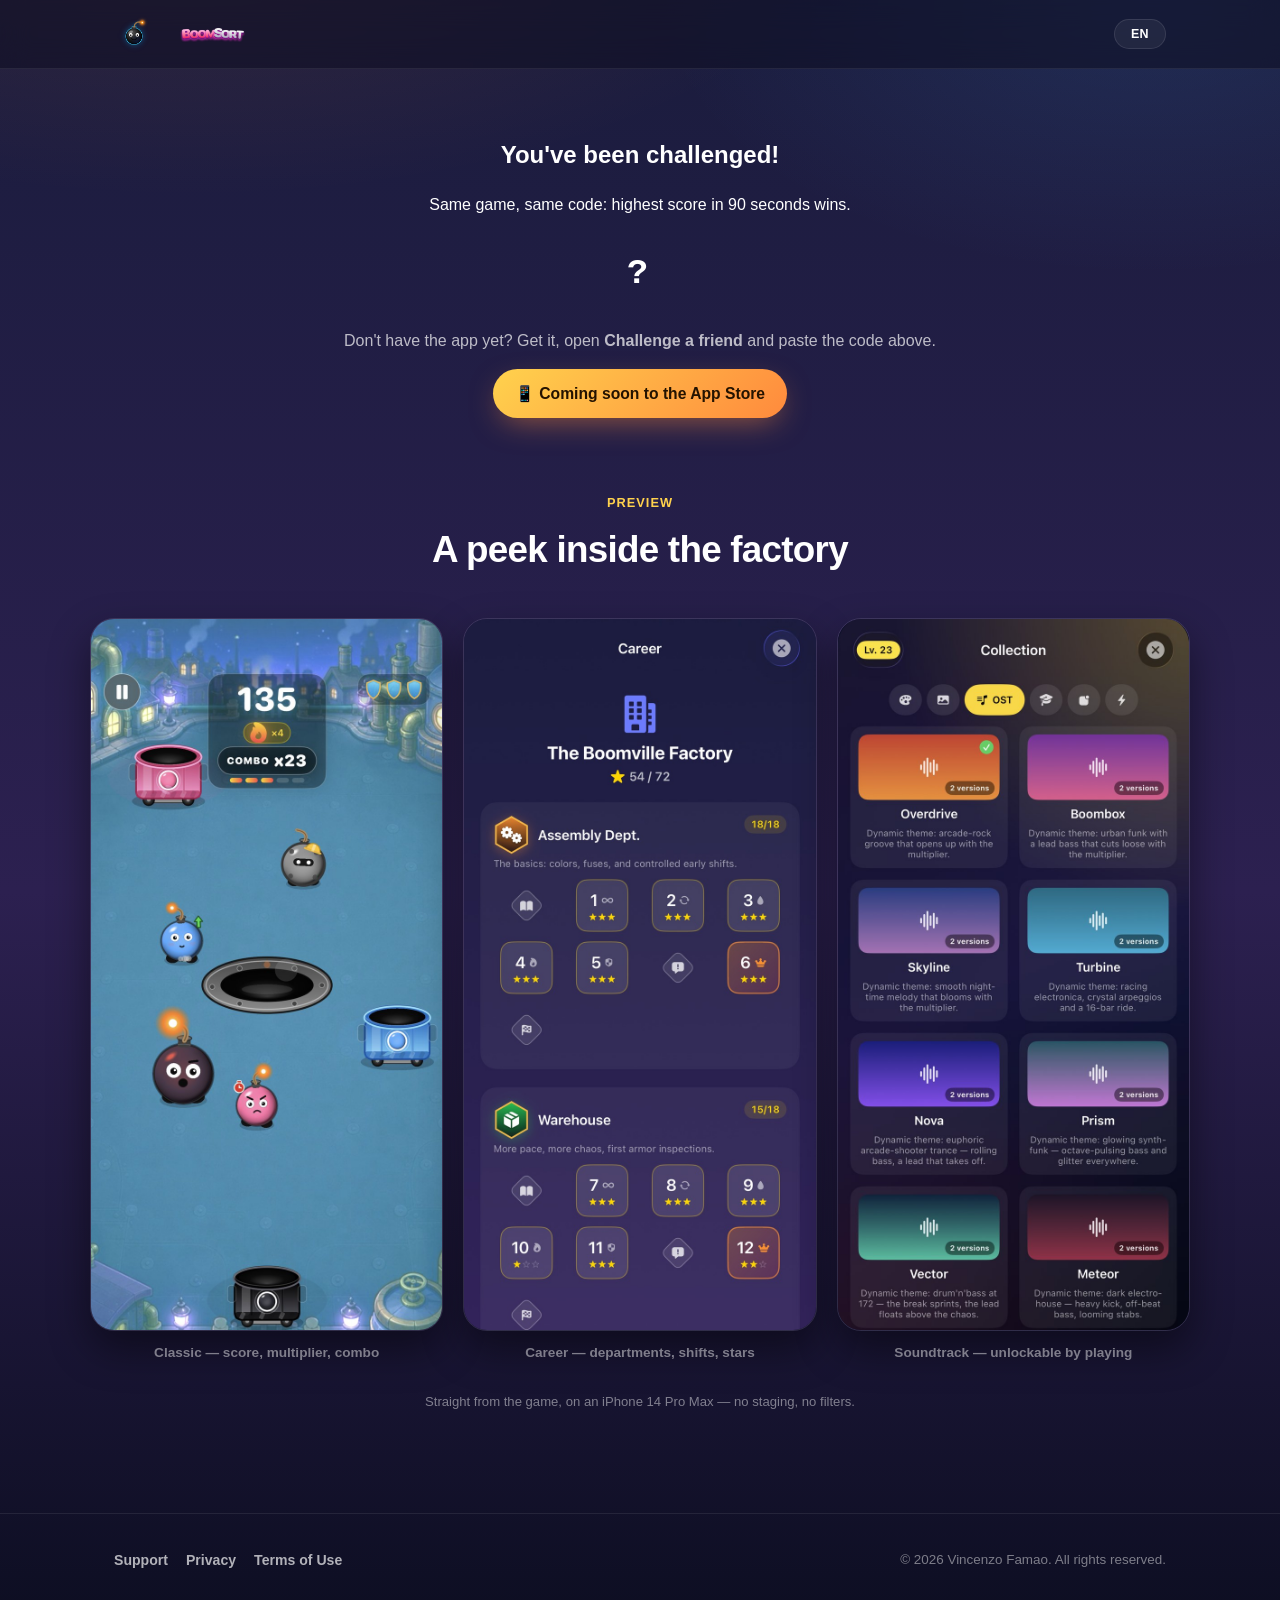
==== sfida/index.html @ 7483ce57 "Sito BoomSort Tolte dal README le sezioni su come pubblicare, collegare e configurare il dominio: re" ====
<!doctype html>
<html lang="en" data-lang="en">
<head>
<meta charset="utf-8">
<meta name="viewport" content="width=device-width, initial-scale=1">
<meta name="theme-color" content="#1a1c3d">
<title>BoomSort — Challenge a friend</title>
<meta name="description" content="You've been challenged to BoomSort: same game, same seed, highest score wins.">
<link rel="icon" type="image/png" href="../assets/favicon.png">
<link rel="apple-touch-icon" href="../assets/apple-touch-icon.png">
<meta property="og:type" content="website">
<meta property="og:title" content="You've been challenged to BoomSort">
<meta property="og:description" content="Same game, same seed. Let's see who scores more.">
<meta property="og:image" content="../assets/social.png">
<meta name="twitter:card" content="summary_large_image">
<link rel="stylesheet" href="../styles.css">
<script>
  // Applicata qui, in testa, prima che il resto della pagina si disegni:
  // e' l'unico modo per non far balenare un attimo l'inglese di serie
  // prima di correggerlo nella lingua giusta. Il resto della logica
  // (cambio manuale, tendina) vive nello script in fondo, insieme al
  // resto del markup che gli serve.
  (function () {
    var SUPPORTATE = ['it', 'en', 'fr', 'es', 'de', 'ja', 'pt'];
    var CHIAVE = 'boomsort-sfida-lang';

    function rileva() {
      // 1) il link stesso, se chi l'ha condiviso aveva l'app in una
      //    lingua nota — e' il segnale piu' preciso che abbiamo.
      var dalLink = new URLSearchParams(location.search).get('hl');
      if (dalLink && SUPPORTATE.indexOf(dalLink) !== -1) return dalLink;

      // 2) una scelta fatta a mano in una visita precedente su questa
      //    stessa pagina (vedi la tendina in fondo).
      var salvata = null;
      try { salvata = localStorage.getItem(CHIAVE); } catch (e) {}
      if (salvata && SUPPORTATE.indexOf(salvata) !== -1) return salvata;

      // 3) la lingua del browser di chi legge, per chi arriva senza link
      //    (o con un link vecchio, condiviso prima di questa modifica).
      var base = (navigator.language || 'en').toLowerCase().split('-')[0];
      if (base === 'pt') return 'pt';
      if (SUPPORTATE.indexOf(base) !== -1) return base;

      return 'en';
    }

    document.documentElement.setAttribute('data-lang', rileva());
  })();
</script>
</head>
<body>

<nav class="nav">
  <div class="wrap">
    <a class="brand" href="../index.html">
      <img class="brand-icon" src="../assets/bomba.png" alt="" aria-hidden="true">
      <img class="brand-word" src="../assets/wordmark.png" alt="BoomSort">
    </a>
    <div class="lang-switch" id="langSwitch">
      <button class="lang-current" id="langCurrent" type="button" aria-haspopup="true" aria-expanded="false">EN</button>
      <div class="lang-options" id="langOptions" hidden>
        <button class="lang-option" type="button" data-lang="it">IT</button>
        <button class="lang-option" type="button" data-lang="en">EN</button>
        <button class="lang-option" type="button" data-lang="fr">FR</button>
        <button class="lang-option" type="button" data-lang="es">ES</button>
        <button class="lang-option" type="button" data-lang="de">DE</button>
        <button class="lang-option" type="button" data-lang="ja">JA</button>
        <button class="lang-option" type="button" data-lang="pt">PT</button>
      </div>
    </div>
  </div>
</nav>

<section class="wrap" style="padding:48px 0;text-align:center">
  <h1>
    <span class="it">Ti hanno sfidato!</span>
    <span class="en">You've been challenged!</span>
    <span class="fr">On t'a défié !</span>
    <span class="es">¡Te han desafiado!</span>
    <span class="de">Du hast eine Challenge bekommen!</span>
    <span class="ja">挑戦を受けました！</span>
    <span class="pt">Você foi desafiado!</span>
  </h1>

  <p>
    <span class="it">Stessa partita, stesso codice: vince chi fa più punti in 90 secondi.</span>
    <span class="en">Same game, same code: highest score in 90 seconds wins.</span>
    <span class="fr">Même partie, même code : le meilleur score en 90&nbsp;secondes gagne.</span>
    <span class="es">Misma partida, mismo código: gana quien haga más puntos en 90&nbsp;segundos.</span>
    <span class="de">Gleiches Spiel, gleicher Code: Wer in 90&nbsp;Sekunden die meisten Punkte macht, gewinnt.</span>
    <span class="ja">同じゲーム、同じコード。90秒でより高いスコアを出した方が勝ち。</span>
    <span class="pt">Mesmo jogo, mesmo código: vence quem fizer mais pontos em 90&nbsp;segundos.</span>
  </p>

  <!-- Il codice, in chiaro e selezionabile: è il ripiego che funziona sempre,
       anche a chi legge questa pagina da un computer o da un Android. -->
  <p style="font-size:2.2rem;font-weight:800;letter-spacing:.14em;margin:28px 0">
    <code id="codice">—</code>
  </p>

  <p>
    <a class="btn" id="apri" href="#">
      <span class="it">Apri in BoomSort</span>
      <span class="en">Open in BoomSort</span>
      <span class="fr">Ouvrir dans BoomSort</span>
      <span class="es">Abrir en BoomSort</span>
      <span class="de">In BoomSort öffnen</span>
      <span class="ja">BoomSortで開く</span>
      <span class="pt">Abrir no BoomSort</span>
    </a>
  </p>

  <p style="opacity:.7">
    <span class="it">Non hai ancora l'app? Scaricala, apri <strong>Sfida amico</strong> e incolla il codice qui sopra.</span>
    <span class="en">Don't have the app yet? Get it, open <strong>Challenge a friend</strong> and paste the code above.</span>
    <span class="fr">Tu n'as pas encore l'appli&nbsp;? Télécharge-la, ouvre <strong>Défier un ami</strong> et colle le code ci-dessus.</span>
    <span class="es">¿Aún no tienes la app? Descárgala, abre <strong>Desafiar a un amigo</strong> y pega el código de arriba.</span>
    <span class="de">Du hast die App noch nicht? Lade sie herunter, öffne <strong>Freund herausfordern</strong> und füge den Code oben ein.</span>
    <span class="ja">アプリをまだ持っていない？ダウンロードして<strong>チャレンジ</strong>を開き、上のコードを貼り付けてね。</span>
    <span class="pt">Ainda não tem o app? Baixe, abra <strong>Desafiar amigo</strong> e cole o código acima.</span>
  </p>

  <!-- Il giorno del lancio: href="https://apps.apple.com/app/id6788836304"
       e le etichette tornano quelle di "Download on the App Store" nelle
       varie lingue — stesso trattamento del pulsante in ../index.html,
       stesso motivo: finche' la scheda non esiste il link darebbe un 404,
       e questa e' proprio la pagina che deve convincere chi non ha ancora
       l'app a scaricarla. -->
  <p style="margin-top:8px">
    <a class="btn btn-primary" href="#" onclick="return false;">
      <span class="it">📱 Presto su App Store</span>
      <span class="en">📱 Coming soon to the App Store</span>
      <span class="fr">📱 Bientôt sur l'App Store</span>
      <span class="es">📱 Próximamente en App Store</span>
      <span class="de">📱 Bald im App Store</span>
      <span class="ja">📱 App Storeで近日公開</span>
      <span class="pt">📱 Em breve na App Store</span>
    </a>
  </p>
</section>

<!-- Per chi arriva qui senza l'app: un assaggio del gioco vero, non solo
     parole. Stessi tre screenshot della home, stessa cornice — così chi
     non ha ancora BoomSort vede subito di cosa si tratta prima di
     decidere se scaricarlo. -->
<section class="wrap" style="padding:8px 0 48px">
  <div class="section-head">
    <span class="kicker it">Anteprima</span>
    <span class="kicker en">Preview</span>
    <span class="kicker fr">Aperçu</span>
    <span class="kicker es">Vista previa</span>
    <span class="kicker de">Vorschau</span>
    <span class="kicker ja">プレビュー</span>
    <span class="kicker pt">Prévia</span>
    <h2>
      <span class="it">Uno sguardo alla fabbrica</span>
      <span class="en">A peek inside the factory</span>
      <span class="fr">Un aperçu de l'usine</span>
      <span class="es">Un vistazo a la fábrica</span>
      <span class="de">Ein Blick in die Fabrik</span>
      <span class="ja">工場をちょっとのぞいてみよう</span>
      <span class="pt">Uma espiada na fábrica</span>
    </h2>
  </div>
  <div class="mockups">
    <figure>
      <img class="mockup-shot" src="../assets/screenshot-classica.jpg"
           alt="BoomSort gameplay: varied bombs mid-sort, score, multiplier and combo on screen"
           width="780" height="1576">
      <figcaption class="mockup-caption it">Classica — punteggio, moltiplicatore, combo</figcaption>
      <figcaption class="mockup-caption en">Classic — score, multiplier, combo</figcaption>
      <figcaption class="mockup-caption fr">Classique — score, multiplicateur, combo</figcaption>
      <figcaption class="mockup-caption es">Clásico — puntuación, multiplicador, combo</figcaption>
      <figcaption class="mockup-caption de">Classic — Punktzahl, Multiplikator, Combo</figcaption>
      <figcaption class="mockup-caption ja">クラシック — スコア、倍率、コンボ</figcaption>
      <figcaption class="mockup-caption pt">Clássico — pontuação, multiplicador, combo</figcaption>
    </figure>
    <figure>
      <img class="mockup-shot" src="../assets/screenshot-carriera.jpg"
           alt="Career mode: the Boomville Factory map, Assembly Dept. complete and Warehouse underway"
           width="780" height="1576">
      <figcaption class="mockup-caption it">Carriera — reparti, turni, stelle</figcaption>
      <figcaption class="mockup-caption en">Career — departments, shifts, stars</figcaption>
      <figcaption class="mockup-caption fr">Carrière — départements, tours, étoiles</figcaption>
      <figcaption class="mockup-caption es">Carrera — departamentos, turnos, estrellas</figcaption>
      <figcaption class="mockup-caption de">Karriere — Abteilungen, Schichten, Sterne</figcaption>
      <figcaption class="mockup-caption ja">キャリア — 部門、シフト、スター</figcaption>
      <figcaption class="mockup-caption pt">Carreira — departamentos, turnos, estrelas</figcaption>
    </figure>
    <figure>
      <img class="mockup-shot" src="../assets/screenshot-ost.jpg"
           alt="The OST collection: eight dynamic soundtrack themes, unlocked by playing"
           width="780" height="1576">
      <figcaption class="mockup-caption it">Colonna sonora — sbloccabile giocando</figcaption>
      <figcaption class="mockup-caption en">Soundtrack — unlockable by playing</figcaption>
      <figcaption class="mockup-caption fr">Bande-son — à débloquer en jouant</figcaption>
      <figcaption class="mockup-caption es">Banda sonora — se desbloquea jugando</figcaption>
      <figcaption class="mockup-caption de">Soundtrack — freispielbar</figcaption>
      <figcaption class="mockup-caption ja">サウンドトラック — プレイして解放</figcaption>
      <figcaption class="mockup-caption pt">Trilha sonora — desbloqueável jogando</figcaption>
    </figure>
  </div>
  <p class="mockups-note it">Prese direttamente dal gioco, su iPhone 14 Pro Max — nessuna messa in scena, nessun filtro.</p>
  <p class="mockups-note en">Straight from the game, on an iPhone 14 Pro Max — no staging, no filters.</p>
  <p class="mockups-note fr">Prises directement dans le jeu, sur iPhone 14 Pro Max — sans mise en scène, sans filtre.</p>
  <p class="mockups-note es">Tomadas directamente del juego, en un iPhone 14 Pro Max — sin montajes ni filtros.</p>
  <p class="mockups-note de">Direkt aus dem Spiel, auf einem iPhone 14 Pro Max — ohne Inszenierung, ohne Filter.</p>
  <p class="mockups-note ja">iPhone 14 Pro Maxで、ゲームからそのまま撮影 — 演出も加工もなし。</p>
  <p class="mockups-note pt">Direto do jogo, em um iPhone 14 Pro Max — sem produção, sem filtros.</p>
</section>

<footer>
  <div class="wrap">
    <div class="footer-inner">
      <div class="footer-links">
        <a href="../support.html">
          <span class="en">Support</span><span class="it">Supporto</span>
          <span class="fr">Assistance</span><span class="es">Soporte</span>
          <span class="de">Support</span><span class="ja">サポート</span>
          <span class="pt">Suporte</span>
        </a>
        <a href="../privacy.html">
          <span class="en">Privacy</span><span class="it">Privacy</span>
          <span class="fr">Confidentialité</span><span class="es">Privacidad</span>
          <span class="de">Datenschutz</span><span class="ja">プライバシー</span>
          <span class="pt">Privacidade</span>
        </a>
        <a href="../terms.html">
          <span class="en">Terms of Use</span><span class="it">Termini d'uso</span>
          <span class="fr">Conditions d'utilisation</span><span class="es">Términos de uso</span>
          <span class="de">Nutzungsbedingungen</span><span class="ja">利用規約</span>
          <span class="pt">Termos de Uso</span>
        </a>
      </div>
      <div class="footer-copy">
        <span class="en">© <span class="year"></span> Vincenzo Famao. All rights reserved.</span>
        <span class="it">© <span class="year"></span> Vincenzo Famao. Tutti i diritti riservati.</span>
        <span class="fr">© <span class="year"></span> Vincenzo Famao. Tous droits réservés.</span>
        <span class="es">© <span class="year"></span> Vincenzo Famao. Todos los derechos reservados.</span>
        <span class="de">© <span class="year"></span> Vincenzo Famao. Alle Rechte vorbehalten.</span>
        <span class="ja">© <span class="year"></span> Vincenzo Famao. 全著作権所有。</span>
        <span class="pt">© <span class="year"></span> Vincenzo Famao. Todos os direitos reservados.</span>
      </div>
    </div>
  </div>
</footer>

<script>
  document.querySelectorAll('.year').forEach(function (el) {
    el.textContent = new Date().getFullYear();
  });

  // **Questa pagina è il ripiego, non la strada principale.**
  //
  // Su un iPhone con l'app installata iOS intercetta il link PRIMA del
  // browser — grazie a /.well-known/apple-app-site-association — e apre
  // direttamente la sfida: qui non ci si arriva nemmeno. Ci arriva chi
  // l'app non ce l'ha, chi apre da computer, e chi è su Android: per loro
  // il codice in chiaro è l'unica cosa che serve davvero.
  var codice = (new URLSearchParams(location.search).get('c') || '')
                 .toUpperCase().replace(/[^A-Z0-9]/g, '');
  if (codice) {
    document.getElementById('codice').textContent = codice;
    document.getElementById('apri').href = 'boomsort://challenge?c=' + encodeURIComponent(codice);
  } else {
    document.getElementById('codice').textContent = '?';
    document.getElementById('apri').style.display = 'none';
  }

  // **La tendina lingua.** Non il selettore EN/IT del resto del sito —
  // qui le lingue sono 7, mostrarle tutte fisse in fila non ci sta.
  // Il pulsante mostra solo quella attiva; toccandolo si apre la lista
  // delle altre sei.
  (function () {
    var corrente = document.getElementById('langCurrent');
    var opzioni = document.getElementById('langOptions');
    var contenitore = document.getElementById('langSwitch');

    function applica(lang) {
      document.documentElement.setAttribute('data-lang', lang);
      document.documentElement.setAttribute('lang', lang === 'pt' ? 'pt-BR' : lang);
      corrente.textContent = lang.toUpperCase();
      opzioni.querySelectorAll('.lang-option').forEach(function (btn) {
        btn.classList.toggle('active', btn.dataset.lang === lang);
      });
    }

    // La pagina è già nella lingua giusta (impostata in testa, prima del
    // disegno): qui serve solo sincronizzare il pulsante e la lista.
    applica(document.documentElement.getAttribute('data-lang') || 'en');

    corrente.addEventListener('click', function () {
      var apri = opzioni.hidden;
      opzioni.hidden = !apri;
      corrente.setAttribute('aria-expanded', String(apri));
    });

    opzioni.querySelectorAll('.lang-option').forEach(function (btn) {
      btn.addEventListener('click', function () {
        applica(btn.dataset.lang);
        try { localStorage.setItem('boomsort-sfida-lang', btn.dataset.lang); } catch (e) {}
        opzioni.hidden = true;
        corrente.setAttribute('aria-expanded', 'false');
      });
    });

    document.addEventListener('click', function (e) {
      if (!contenitore.contains(e.target)) {
        opzioni.hidden = true;
        corrente.setAttribute('aria-expanded', 'false');
      }
    });
  })();
</script>

</body>
</html>
---- styles.css ----
/* BoomSort — sito ufficiale
   Palette presa 1:1 dal gioco (Game/GameMode.swift → Palette.bombColors
   e dai gradienti usati in MenuView/GameView), font di sistema in grassetto
   per richiamare il .rounded/.black di SwiftUI usato in-app. */

:root {
  --bg-top: #1a1c3d;
  --bg-bottom: #2c2050;
  --ink: #0d0e22;
  --white: #ffffff;
  --muted: rgba(255, 255, 255, 0.68);
  --muted2: rgba(255, 255, 255, 0.46);
  --card: rgba(255, 255, 255, 0.06);
  --card-hover: rgba(255, 255, 255, 0.10);
  --card-border: rgba(255, 255, 255, 0.10);

  --yellow: #ffca4a;   /* bomba gialla */
  --pink: #ff70a6;     /* bomba rosa */
  --blue: #4fa8ff;     /* bomba blu */
  --dark-bomb: #2b2b35;/* bomba nera */
  --orange: #ff8a3d;
  --gold: #ffd24d;
  --green-ok: #34d399;

  --radius-lg: 24px;
  --radius-md: 16px;
  --radius-sm: 10px;
  --maxw: 1100px;
}

* { box-sizing: border-box; }
/* Su iOS Safari, scorrere oltre l'inizio della pagina (l'effetto
   elastico) scopre per un attimo lo sfondo di <html>, non quello di
   <body> — e senza uno sfondo qui e' il bianco di default del browser.
   Segnalato dall'autore su iPhone: una fascia bianca in alto, come se
   sotto al rettangolo del sito ci fosse un altro sfondo. Lo stesso colore
   della cima del gradiente del body, cosi' il rimbalzo non si nota. */
html { scroll-behavior: smooth; background: var(--bg-top); }

body {
  margin: 0;
  min-height: 100vh;
  font-family: -apple-system, BlinkMacSystemFont, "Segoe UI", Roboto, "Helvetica Neue", Arial, sans-serif;
  color: var(--white);
  background:
    radial-gradient(1200px 600px at 15% -10%, rgba(255, 138, 61, 0.14), transparent 60%),
    radial-gradient(900px 500px at 90% 0%, rgba(79, 168, 255, 0.12), transparent 55%),
    linear-gradient(180deg, var(--bg-top) 0%, var(--bg-bottom) 55%, var(--ink) 100%);
  /* niente background-attachment:fixed — su iOS Safari (il pubblico
     principale di questo sito) è notoriamente instabile: scatta, si
     ridisegna male, in certi casi lascia porzioni di pagina non dipinte. */
  line-height: 1.5;
  -webkit-font-smoothing: antialiased;
}

a { color: inherit; }

.wrap {
  max-width: var(--maxw);
  margin: 0 auto;
  padding: 0 24px;
}

/* ---------- Nav ---------- */

.nav {
  position: sticky;
  top: 0;
  z-index: 50;
  backdrop-filter: blur(14px);
  -webkit-backdrop-filter: blur(14px);
  background: rgba(13, 14, 34, 0.55);
  border-bottom: 1px solid rgba(255, 255, 255, 0.08);
}

.nav .wrap {
  display: flex;
  align-items: center;
  justify-content: space-between;
  flex-wrap: wrap;
  gap: 12px;
  padding-top: 14px;
  padding-bottom: 14px;
}

.brand {
  display: flex;
  align-items: center;
  gap: 10px;
  text-decoration: none;
  font-weight: 900;
  font-size: 1.15rem;
  letter-spacing: -0.01em;
}

/* **Il marchio vero, ma con la misura che gli serve.**
   La bomba e la scritta sono quelle dell'app, rese dai suoi componenti. Il
   loro alone al neon però occupa spazio, e nel file di stampa ne occupa
   parecchio: misurato, le lettere stavano dentro il **30%** dell'altezza
   dell'immagine. Alta 30 px in pagina voleva dire glifi da 11 px — di qui la
   macchia rosa in cui le lettere sparivano. Non era l'alone a essere
   sbagliato: era il ritaglio.

   `wordmark-testata.png` è la stessa scritta con l'aria ridotta a quanto
   serve al neon: le lettere occupano ora due terzi dell'altezza, e alla
   stessa misura in pagina si leggono. Il file arioso resta per il press kit,
   dove chi lo scarica vuole proprio il margine. */
.brand-icon { width: 40px; height: 40px; flex-shrink: 0; object-fit: contain; }
.brand-word { height: 38px; width: auto; flex-shrink: 0; display: block; }
@media (max-width: 520px) {
  .brand-icon { width: 34px; height: 34px; }
  .brand-word { height: 32px; }
}

.navlinks {
  display: flex;
  align-items: center;
  gap: 6px;
  flex-wrap: wrap;
}

.navlinks a {
  text-decoration: none;
  font-weight: 700;
  font-size: 0.92rem;
  color: var(--muted);
  padding: 8px 14px;
  border-radius: 999px;
  transition: background 0.15s, color 0.15s;
}

.navlinks a:hover, .navlinks a.active {
  background: var(--card);
  color: var(--white);
}

/* ---------- Language switch ---------- */

.langswitch {
  display: flex;
  gap: 2px;
  background: var(--card);
  border: 1px solid var(--card-border);
  border-radius: 999px;
  padding: 3px;
  margin-left: 6px;
}

.lang-btn {
  border: none;
  background: transparent;
  color: var(--muted2);
  font-weight: 800;
  font-size: 0.78rem;
  letter-spacing: 0.02em;
  padding: 6px 12px;
  border-radius: 999px;
  cursor: pointer;
}

.lang-btn.active {
  background: linear-gradient(135deg, var(--gold), var(--orange));
  color: #241300;
}

/* ---------- Language switch (pagina sfida, 7 lingue) ----------
   Le due sigle EN/IT del resto del sito stanno bene affiancate; sette
   in fila sarebbero troppe. Qui si vede solo quella attiva, e si tocca
   per aprire la lista delle altre sei — stessa pillola dorata di
   `.lang-btn.active` per l'opzione scelta, cosi' il linguaggio visivo
   resta lo stesso. */
.lang-switch { position: relative; }

.lang-current {
  border: 1px solid var(--card-border);
  background: var(--card);
  color: var(--white);
  font-weight: 800;
  font-size: 0.78rem;
  letter-spacing: 0.03em;
  padding: 7px 16px;
  border-radius: 999px;
  cursor: pointer;
}

.lang-current:hover { background: var(--card-hover); }

.lang-options {
  position: absolute;
  top: calc(100% + 8px);
  right: 0;
  z-index: 60;
  display: flex;
  flex-direction: column;
  gap: 2px;
  background: rgba(13, 14, 34, 0.92);
  border: 1px solid var(--card-border);
  border-radius: 14px;
  padding: 6px;
  box-shadow: 0 18px 40px rgba(0,0,0,0.45);
  backdrop-filter: blur(14px);
  -webkit-backdrop-filter: blur(14px);
}

.lang-option {
  border: none;
  background: transparent;
  color: var(--muted2);
  font-weight: 800;
  font-size: 0.78rem;
  letter-spacing: 0.03em;
  padding: 7px 16px;
  border-radius: 999px;
  cursor: pointer;
  text-align: left;
}

.lang-option:hover { color: var(--white); background: var(--card-hover); }

.lang-option.active {
  background: linear-gradient(135deg, var(--gold), var(--orange));
  color: #241300;
}

/* L'attributo `hidden` e la regola `display: flex` qui sopra hanno la
   stessa specificita': senza questa riga vince quella dichiarata dopo
   nel foglio di stile (questa), e la tendina resterebbe visibile anche
   chiusa. */
.lang-options[hidden] { display: none; }

/* ---------- Language toggling ----------
   Default document state is English (data-lang="en" set in HTML, so
   there is no flash-of-both-languages before JS runs). JS only ever
   needs to hide the INACTIVE languages — the active one keeps its tag's
   normal display (block for p/li/h1, inline for span, etc.).
   Sette sigle invece di due: la pagina sfida/index.html ne usa 7 (vedi
   il suo `langSwitch`), il resto del sito solo `it`/`en` — le regole in
   più non fanno nulla dove quelle classi non esistono. */
[data-lang="it"] :is(.en, .fr, .es, .de, .ja, .pt) { display: none !important; }
[data-lang="en"] :is(.it, .fr, .es, .de, .ja, .pt) { display: none !important; }
[data-lang="fr"] :is(.it, .en, .es, .de, .ja, .pt) { display: none !important; }
[data-lang="es"] :is(.it, .en, .fr, .de, .ja, .pt) { display: none !important; }
[data-lang="de"] :is(.it, .en, .fr, .es, .ja, .pt) { display: none !important; }
[data-lang="ja"] :is(.it, .en, .fr, .es, .de, .pt) { display: none !important; }
[data-lang="pt"] :is(.it, .en, .fr, .es, .de, .ja) { display: none !important; }

/* ---------- Buttons / pills ---------- */

.btn {
  display: inline-flex;
  align-items: center;
  gap: 8px;
  font-weight: 800;
  font-size: 0.98rem;
  text-decoration: none;
  padding: 13px 22px;
  border-radius: 999px;
  border: none;
  cursor: pointer;
}

.btn-primary {
  background: linear-gradient(135deg, var(--gold), var(--orange));
  color: #241300;
  box-shadow: 0 10px 30px -8px rgba(255, 138, 61, 0.55);
}

.btn-ghost {
  background: var(--card);
  color: var(--white);
  border: 1px solid var(--card-border);
}

.pill {
  display: inline-block;
  padding: 6px 14px;
  border-radius: 999px;
  background: var(--card);
  border: 1px solid var(--card-border);
  font-size: 0.82rem;
  font-weight: 700;
  color: var(--muted);
}

/* ---------- Hero ---------- */

.hero {
  padding: 76px 0 40px;
  text-align: center;
  position: relative;
  overflow: hidden;
}

.hero-badge {
  display: inline-flex;
  align-items: center;
  gap: 8px;
  background: var(--card);
  border: 1px solid var(--card-border);
  padding: 7px 16px;
  border-radius: 999px;
  font-size: 0.82rem;
  font-weight: 700;
  color: var(--muted);
  margin-bottom: 26px;
}

/* Il Portale è più largo che alto: gli serve un po' più di respiro della
   vecchia mascotte, altrimenti la bomba che ne esce si legge minuscola. */
.hero-bomb { width: clamp(190px, 32vw, 280px); height: auto; margin: 0 auto 14px; display: block; }

.hero h1 {
  font-size: clamp(2.6rem, 6vw, 4.4rem);
  font-weight: 900;
  letter-spacing: -0.03em;
  margin: 0 0 14px;
  background: linear-gradient(180deg, #ffffff 20%, #ffd9ad 100%);
  -webkit-background-clip: text;
  background-clip: text;
  color: transparent;
}

.hero p.tagline {
  font-size: clamp(1.05rem, 2.4vw, 1.35rem);
  color: var(--muted);
  max-width: 620px;
  margin: 0 auto 32px;
  font-weight: 500;
}

.hero-ctas {
  display: flex;
  gap: 14px;
  justify-content: center;
  flex-wrap: wrap;
  margin-bottom: 18px;
}

.hero-note {
  font-size: 0.85rem;
  color: var(--muted2);
}

.blob {
  position: absolute;
  border-radius: 50%;
  filter: blur(60px);
  opacity: 0.35;
  z-index: -1;
  pointer-events: none;
}

/* ---------- Sections ---------- */

section { padding: 56px 0; }

.section-head { text-align: center; max-width: 640px; margin: 0 auto 40px; }
.section-head .kicker {
  display: inline-block;
  font-size: 0.8rem;
  font-weight: 800;
  letter-spacing: 0.08em;
  text-transform: uppercase;
  color: var(--gold);
  margin-bottom: 10px;
}
.section-head h2 {
  font-size: clamp(1.7rem, 3.6vw, 2.3rem);
  font-weight: 900;
  letter-spacing: -0.02em;
  margin: 0 0 12px;
}
.section-head p { color: var(--muted); margin: 0; font-size: 1.02rem; }

/* ---------- Feature grid ---------- */

.grid {
  display: grid;
  grid-template-columns: repeat(3, 1fr);
  gap: 16px;
}

@media (max-width: 860px) { .grid { grid-template-columns: repeat(2, 1fr); } }
@media (max-width: 560px) { .grid { grid-template-columns: 1fr; } }

.card {
  background: var(--card);
  border: 1px solid var(--card-border);
  border-radius: var(--radius-md);
  padding: 22px;
}

.card .icon {
  width: 44px;
  height: 44px;
  border-radius: 12px;
  display: flex;
  align-items: center;
  justify-content: center;
  font-size: 1.3rem;
  margin-bottom: 14px;
  background: rgba(255, 202, 74, 0.14);
}

.card h3 { margin: 0 0 8px; font-size: 1.05rem; font-weight: 800; }
.card p { margin: 0; color: var(--muted); font-size: 0.92rem; }

/* ---------- Mode chips ---------- */

.chips {
  display: flex;
  flex-wrap: wrap;
  gap: 10px;
  justify-content: center;
}

.chip {
  padding: 9px 16px;
  border-radius: 999px;
  background: var(--card);
  border: 1px solid var(--card-border);
  font-size: 0.88rem;
  font-weight: 700;
  color: var(--muted);
  display: inline-flex;
  align-items: center;
  gap: 6px;
}


/* ---------- Music spotlight ---------- */

.music-panel {
  background: linear-gradient(135deg, rgba(255, 138, 61, 0.14), rgba(79, 168, 255, 0.10));
  border: 1px solid var(--card-border);
  border-radius: var(--radius-lg);
  padding: 40px;
  display: grid;
  grid-template-columns: 1.1fr 0.9fr;
  gap: 36px;
  align-items: center;
}

@media (max-width: 800px) { .music-panel { grid-template-columns: 1fr; padding: 28px; } }

.music-panel h3 { font-size: 1.5rem; font-weight: 900; margin: 0 0 12px; }
.music-panel p { color: var(--muted); margin: 0 0 18px; }

.eq {
  display: flex;
  align-items: flex-end;
  gap: 6px;
  height: 140px;
  justify-content: center;
}

.eq span {
  width: 10px;
  border-radius: 6px;
  background: linear-gradient(180deg, var(--gold), var(--orange));
  animation: eqbounce 1.1s ease-in-out infinite;
}

.eq span:nth-child(1) { height: 40%; animation-delay: 0s; }
.eq span:nth-child(2) { height: 75%; animation-delay: 0.1s; }
.eq span:nth-child(3) { height: 55%; animation-delay: 0.2s; }
.eq span:nth-child(4) { height: 95%; animation-delay: 0.3s; }
.eq span:nth-child(5) { height: 65%; animation-delay: 0.4s; }
.eq span:nth-child(6) { height: 85%; animation-delay: 0.5s; }
.eq span:nth-child(7) { height: 50%; animation-delay: 0.6s; }

@keyframes eqbounce {
  0%, 100% { transform: scaleY(0.6); }
  50% { transform: scaleY(1); }
}

.theme-tags { display: flex; flex-wrap: wrap; gap: 8px; margin-top: 16px; }
.theme-tag {
  font-size: 0.78rem;
  font-weight: 800;
  padding: 5px 11px;
  border-radius: 999px;
  background: rgba(255, 255, 255, 0.08);
}

/* ---------- Mockups (screenshot placeholder illustrations) ---------- */

.mockups {
  display: grid;
  grid-template-columns: repeat(3, 1fr);
  gap: 20px;
}
@media (max-width: 860px) { .mockups { grid-template-columns: 1fr; max-width: 320px; margin: 0 auto; } }

.mockups figure { margin: 0; }

/* Screenshot vero, non piu' l'illustrazione disegnata: stessa cornice
   scura e lo stesso bordo sottile che aveva l'SVG placeholder, cosi'
   il cambio non si vede nell'impaginazione, solo nel contenuto.
   Il titolo "Career" nasceva ~2.1% piu' in alto (misurato sui pixel
   sorgente) di "Collection": due tentativi CSS prima di questo — uno
   ritagliava l'immagine dentro una cornice ferma e il taglio cadeva
   proprio dove iniziava "Warehouse"; l'altro spostava tutta la cornice
   e disallineava il riquadro stesso dagli altri due. Risolto invece
   nel file sorgente stesso (spostate le righe dentro
   screenshot-carriera.jpg, non nel CSS): l'immagine e' gia' quella
   giusta, la cornice qui sotto e' identica per tutte e tre e non ha
   bisogno di sapere quale sia Carriera. */
.mockup-shot {
  display: block;
  width: 100%;
  /* L'HTML porta width="780" height="1576": servono al browser per
     riservare lo spazio prima che l'immagine carichi, ed e' un bene
     tenerli. Ma quell'altezza e' un numero assoluto in pixel, e senza
     "height: auto" qui vinceva lei — non l'aspect-ratio sotto — lasciando
     il riquadro largo ~270px e alto 1576px veri. L'immagine si allargava
     per riempire quell'altezza e usciva tagliata ai due lati: il testo
     delle foto (che e' nei pixel, non HTML) si vedeva a meta'. Riprodotto
     a 900px di finestra.
  */
  height: auto;
  aspect-ratio: 780 / 1576;
  object-fit: cover;
  object-position: top;
  border-radius: var(--radius-lg);
  border: 1px solid rgba(255,255,255,0.10);
  box-shadow: 0 18px 40px rgba(0,0,0,0.45);
}

.mockup-caption {
  text-align: center;
  margin-top: 12px;
  font-size: 0.85rem;
  color: var(--muted2);
  font-weight: 600;
}

.mockups-note {
  text-align: center;
  color: var(--muted2);
  font-size: 0.82rem;
  margin-top: 28px;
}

/* ---------- Steps (support / how to) ---------- */

.steps { counter-reset: step; display: grid; gap: 14px; }
.step {
  display: flex;
  gap: 16px;
  background: var(--card);
  border: 1px solid var(--card-border);
  border-radius: var(--radius-md);
  padding: 18px 20px;
}
.step .num {
  flex-shrink: 0;
  width: 30px;
  height: 30px;
  border-radius: 50%;
  background: linear-gradient(135deg, var(--gold), var(--orange));
  color: #241300;
  display: flex;
  align-items: center;
  justify-content: center;
  font-weight: 900;
  font-size: 0.9rem;
}
.step h4 { margin: 2px 0 4px; font-size: 1rem; font-weight: 800; }
.step p { margin: 0; color: var(--muted); font-size: 0.92rem; }

/* ---------- FAQ ---------- */

.faq { display: grid; gap: 10px; max-width: 760px; margin: 0 auto; }

.faq-item {
  background: var(--card);
  border: 1px solid var(--card-border);
  border-radius: var(--radius-md);
  padding: 4px 20px;
}

.faq-item summary {
  cursor: pointer;
  font-weight: 800;
  padding: 16px 0;
  list-style: none;
  display: flex;
  align-items: center;
  justify-content: space-between;
  gap: 12px;
}
.faq-item summary::-webkit-details-marker { display: none; }
.faq-item summary::after {
  content: "+";
  font-size: 1.3rem;
  color: var(--gold);
  transition: transform 0.15s;
  flex-shrink: 0;
}
.faq-item[open] summary::after { transform: rotate(45deg); }
.faq-item p { margin: 0 0 18px; color: var(--muted); font-size: 0.94rem; }

/* ---------- Legal pages ---------- */

.legal {
  max-width: 760px;
  margin: 0 auto;
  padding: 50px 24px 90px;
}

.legal h1 {
  font-size: clamp(2rem, 4vw, 2.6rem);
  font-weight: 900;
  margin: 0 0 6px;
}

.legal .updated {
  color: var(--muted2);
  font-size: 0.88rem;
  margin-bottom: 36px;
  display: block;
}

.legal h2 {
  font-size: 1.25rem;
  font-weight: 800;
  margin: 34px 0 12px;
}

.legal p, .legal li { color: var(--muted); font-size: 0.98rem; }
.legal ul { padding-left: 20px; }
.legal li { margin-bottom: 6px; }

.legal .callout {
  background: var(--card);
  border: 1px solid var(--card-border);
  border-radius: var(--radius-md);
  padding: 18px 20px;
  margin: 18px 0;
}


/* ---------- Contact / support box ---------- */

.contact-box {
  text-align: center;
  background: linear-gradient(135deg, rgba(255, 202, 74, 0.14), rgba(255, 138, 61, 0.08));
  border: 1px solid var(--card-border);
  border-radius: var(--radius-lg);
  padding: 44px 30px;
}
.contact-box h3 { font-size: 1.4rem; font-weight: 900; margin: 0 0 8px; }
.contact-box p { color: var(--muted); margin: 0 0 22px; }

/* ---------- Press ---------- */

.fact-grid {
  display: grid;
  grid-template-columns: repeat(4, 1fr);
  gap: 14px;
}
@media (max-width: 760px) { .fact-grid { grid-template-columns: repeat(2, 1fr); } }
.fact {
  background: var(--card);
  border: 1px solid var(--card-border);
  border-radius: var(--radius-md);
  padding: 18px;
  text-align: center;
}
.fact .n { font-size: 1.7rem; font-weight: 900; color: var(--gold); }
.fact .l { font-size: 0.8rem; color: var(--muted); font-weight: 700; }

/* ---------- Footer ---------- */

footer {
  border-top: 1px solid rgba(255, 255, 255, 0.08);
  padding: 36px 0 50px;
  margin-top: 40px;
}
.footer-inner {
  display: flex;
  justify-content: space-between;
  align-items: center;
  flex-wrap: wrap;
  gap: 16px;
}
.footer-links { display: flex; gap: 18px; flex-wrap: wrap; }
.footer-links a { text-decoration: none; color: var(--muted); font-size: 0.88rem; font-weight: 600; }
.footer-links a:hover { color: var(--white); }
.footer-copy { color: var(--muted2); font-size: 0.84rem; }

/* **Il riquadro del prezzo senza una cifra dentro.**
   `.price` nasce per «3,99 €»: due rem, nero, gradiente dorato. La cifra e'
   stata tolta — App Store adatta il prezzo a ogni mercato, e una
   cifra in euro su un sito che si legge da tutto il mondo e' sbagliata per la
   maggioranza di chi la legge. Al suo posto c'e' una frase, e una frase a due
   rem in nero grida senza dire niente di piu': stessa vernice, corpo da
   sottotitolo. */
.price.testo {
  font-size: 1.1rem;
  letter-spacing: 0.01em;
  margin-bottom: 12px;
}

.price {
  font-size: 2rem;
  font-weight: 900;
  margin: 2px 0 10px;
  background: linear-gradient(180deg, #ffffff 20%, #ffca4a 100%);
  -webkit-background-clip: text;
  -webkit-text-fill-color: transparent;
  background-clip: text;
}

/* Press kit: i marchi scaricabili. Fondo a scacchi perché il PNG è
   trasparente e chi lo scarica deve vederlo, non indovinarlo. */
.asset-row {
  display: flex;
  flex-wrap: wrap;
  gap: 14px;
  justify-content: center;
  margin: 22px 0 6px;
}
.asset {
  display: flex;
  flex-direction: column;
  align-items: center;
  gap: 8px;
  padding: 14px;
  border-radius: 16px;
  text-decoration: none;
  font-size: 0.78rem;
  color: var(--muted);
  border: 1px solid rgba(255,255,255,0.10);
  background:
    repeating-conic-gradient(rgba(255,255,255,0.05) 0% 25%, transparent 0% 50%) 50% / 18px 18px;
  transition: border-color 0.2s, transform 0.2s;
}
.asset:hover { border-color: rgba(255,202,74,0.55); transform: translateY(-2px); }
.asset img { width: 128px; height: 84px; object-fit: contain; display: block; }
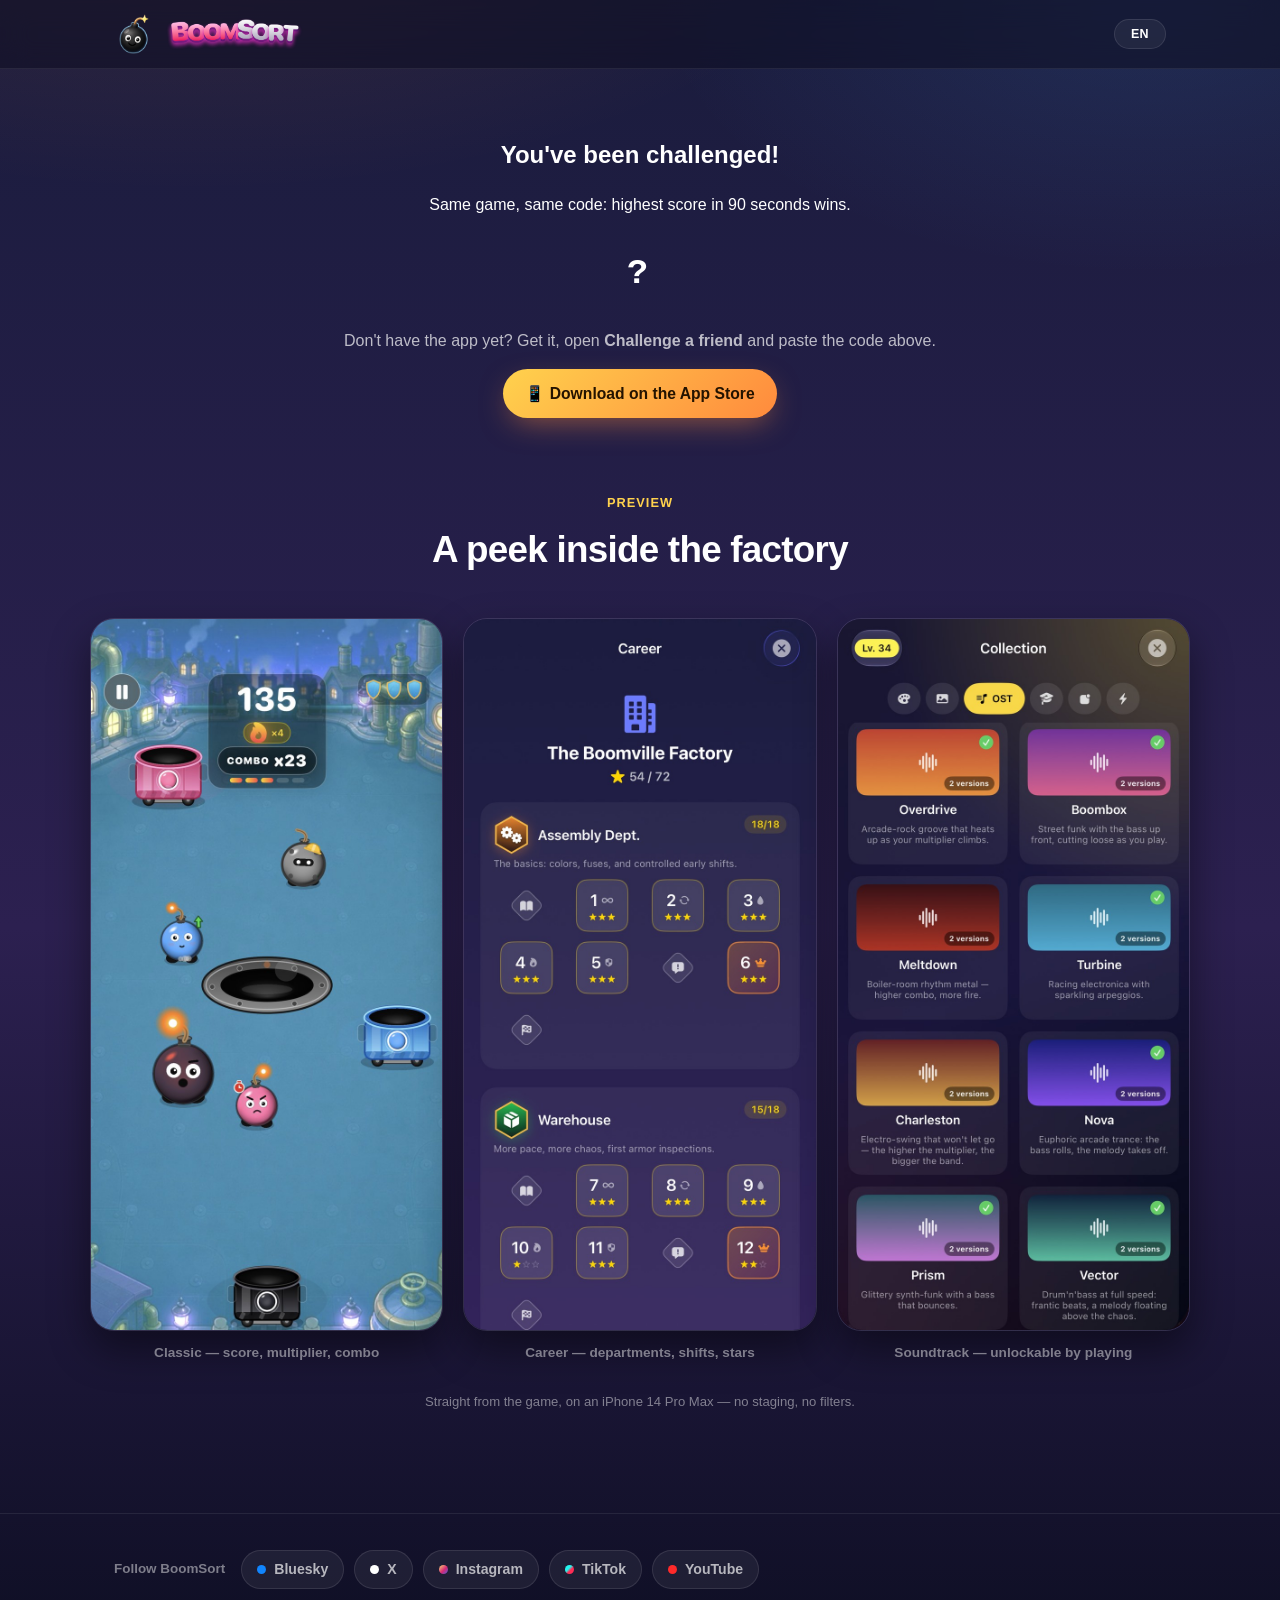
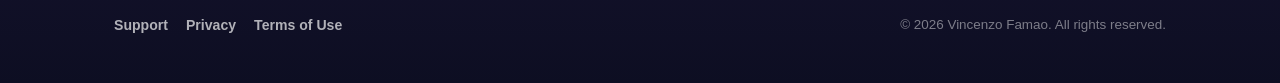
==== commit 060d4fd6: "Sito BoomSort Tolta la voce Addestramento dal conteggio modalità (sito e testi App Store): non viene" ====
--- a/sfida/index.html
+++ b/sfida/index.html
@@ -11,9 +11,10 @@
 <meta property="og:type" content="website">
 <meta property="og:title" content="You've been challenged to BoomSort">
 <meta property="og:description" content="Same game, same seed. Let's see who scores more.">
-<meta property="og:image" content="../assets/social.png">
+<meta property="og:image" content="https://boomsort.com/assets/social.png">
 <meta name="twitter:card" content="summary_large_image">
-<link rel="stylesheet" href="../styles.css">
+<link rel="stylesheet" href="../styles.css?v=20261020">
+<script src="../lancio.js?v=20261020"></script>
 <script>
   // Applicata qui, in testa, prima che il resto della pagina si disegni:
   // e' l'unico modo per non far balenare un attimo l'inglese di serie
@@ -121,21 +122,28 @@
     <span class="pt">Ainda não tem o app? Baixe, abra <strong>Desafiar amigo</strong> e cole o código acima.</span>
   </p>
 
-  <!-- Il giorno del lancio: href="https://apps.apple.com/app/id6788836304"
-       e le etichette tornano quelle di "Download on the App Store" nelle
-       varie lingue — stesso trattamento del pulsante in ../index.html,
-       stesso motivo: finche' la scheda non esiste il link darebbe un 404,
-       e questa e' proprio la pagina che deve convincere chi non ha ancora
-       l'app a scaricarla. -->
+  <!-- Prima del 20 ottobre il pulsante resta fermo (la scheda dell'App
+       Store non è ancora pubblica: un link darebbe un 404); dal 20
+       ../lancio.js mostra quello vero — stesso trattamento di ../index.html.
+       Questa è proprio la pagina che deve convincere chi non ha ancora l'app. -->
   <p style="margin-top:8px">
-    <a class="btn btn-primary" href="#" onclick="return false;">
-      <span class="it">📱 Presto su App Store</span>
-      <span class="en">📱 Coming soon to the App Store</span>
-      <span class="fr">📱 Bientôt sur l'App Store</span>
-      <span class="es">📱 Próximamente en App Store</span>
-      <span class="de">📱 Bald im App Store</span>
-      <span class="ja">📱 App Storeで近日公開</span>
-      <span class="pt">📱 Em breve na App Store</span>
+    <a class="btn btn-primary prima-del-lancio" href="#" onclick="return false;">
+      <span class="it">📱 Su App Store dal 20 ottobre</span>
+      <span class="en">📱 On the App Store October 20</span>
+      <span class="fr">📱 Sur l'App Store le 20 octobre</span>
+      <span class="es">📱 En App Store el 20 de octubre</span>
+      <span class="de">📱 Ab 20. Oktober im App Store</span>
+      <span class="ja">📱 10月20日 App Storeで配信</span>
+      <span class="pt">📱 Na App Store em 22 de outubro</span>
+    </a>
+    <a class="btn btn-primary dopo-il-lancio" href="https://apps.apple.com/app/id6788836304">
+      <span class="it">📱 Scarica su App Store</span>
+      <span class="en">📱 Download on the App Store</span>
+      <span class="fr">📱 Télécharger dans l'App Store</span>
+      <span class="es">📱 Descargar en App Store</span>
+      <span class="de">📱 Laden im App Store</span>
+      <span class="ja">📱 App Storeからダウンロード</span>
+      <span class="pt">📱 Baixar na App Store</span>
     </a>
   </p>
 </section>
@@ -212,6 +220,15 @@
 
 <footer>
   <div class="wrap">
+    <!-- Social: gli indirizzi sono quelli previsti; togli YouTube finché il canale non esiste. -->
+    <nav class="social-links" aria-label="Social">
+      <span class="social-label"><span class="en">Follow BoomSort</span><span class="it">Segui BoomSort</span></span>
+      <a class="social-pill s-bluesky" href="https://bsky.app/profile/boomsort.bsky.social" rel="me noopener" target="_blank"><i></i>Bluesky</a>
+      <a class="social-pill s-x" href="https://x.com/boomsortgame" rel="me noopener" target="_blank"><i></i>X</a>
+      <a class="social-pill s-instagram" href="https://www.instagram.com/boomsortgame/" rel="me noopener" target="_blank"><i></i>Instagram</a>
+      <a class="social-pill s-tiktok" href="https://www.tiktok.com/@boomsortgame" rel="me noopener" target="_blank"><i></i>TikTok</a>
+      <a class="social-pill s-youtube" href="https://www.youtube.com/@boomsortgame" rel="me noopener" target="_blank"><i></i>YouTube</a>
+    </nav>
     <div class="footer-inner">
       <div class="footer-links">
         <a href="../support.html">
--- a/styles.css
+++ b/styles.css
@@ -243,6 +243,12 @@
 [data-lang="de"] :is(.it, .en, .fr, .es, .ja, .pt) { display: none !important; }
 [data-lang="ja"] :is(.it, .en, .fr, .es, .de, .pt) { display: none !important; }
 [data-lang="pt"] :is(.it, .en, .fr, .es, .de, .ja) { display: none !important; }
+
+/* Il giorno dell'uscita (vedi lancio.js): prima si vede «dal 20 ottobre»,
+   dopo «scarica su App Store». Le due regole non toccano le lingue: un
+   elemento resta nascosto se lo nasconde l'una o l'altra. */
+/* Dal 20/10/2026 l'app è uscita: si vede sempre «Scarica», mai «dal 20 ottobre». Vale anche senza JavaScript. */
+.prima-del-lancio { display: none !important; }
 
 /* ---------- Buttons / pills ---------- */
 
@@ -739,3 +745,40 @@
 }
 .asset:hover { border-color: rgba(255,202,74,0.55); transform: translateY(-2px); }
 .asset img { width: 128px; height: 84px; object-fit: contain; display: block; }
+
+/* ---------- Social (piè di pagina) ---------- */
+
+.social-links {
+  display: flex;
+  flex-wrap: wrap;
+  align-items: center;
+  gap: 10px;
+  margin-bottom: 26px;
+}
+.social-label {
+  color: var(--muted2);
+  font-size: 0.84rem;
+  font-weight: 700;
+  margin-right: 6px;
+}
+.social-pill {
+  display: inline-flex;
+  align-items: center;
+  gap: 8px;
+  padding: 8px 15px;
+  border-radius: 999px;
+  background: var(--card);
+  border: 1px solid var(--card-border);
+  color: var(--muted);
+  font-size: 0.88rem;
+  font-weight: 700;
+  text-decoration: none;
+  transition: background 0.15s ease, color 0.15s ease, transform 0.15s ease;
+}
+.social-pill:hover { background: var(--card-hover); color: var(--white); transform: translateY(-1px); }
+.social-pill i { width: 9px; height: 9px; border-radius: 50%; background: var(--muted); display: inline-block; }
+.s-bluesky i   { background: #1185fe; }
+.s-x i         { background: #ffffff; }
+.s-instagram i { background: linear-gradient(135deg, #feda75, #d62976 55%, #4f5bd5); }
+.s-tiktok i    { background: linear-gradient(135deg, #25f4ee 40%, #fe2c55 60%); }
+.s-youtube i   { background: #ff2a2a; }
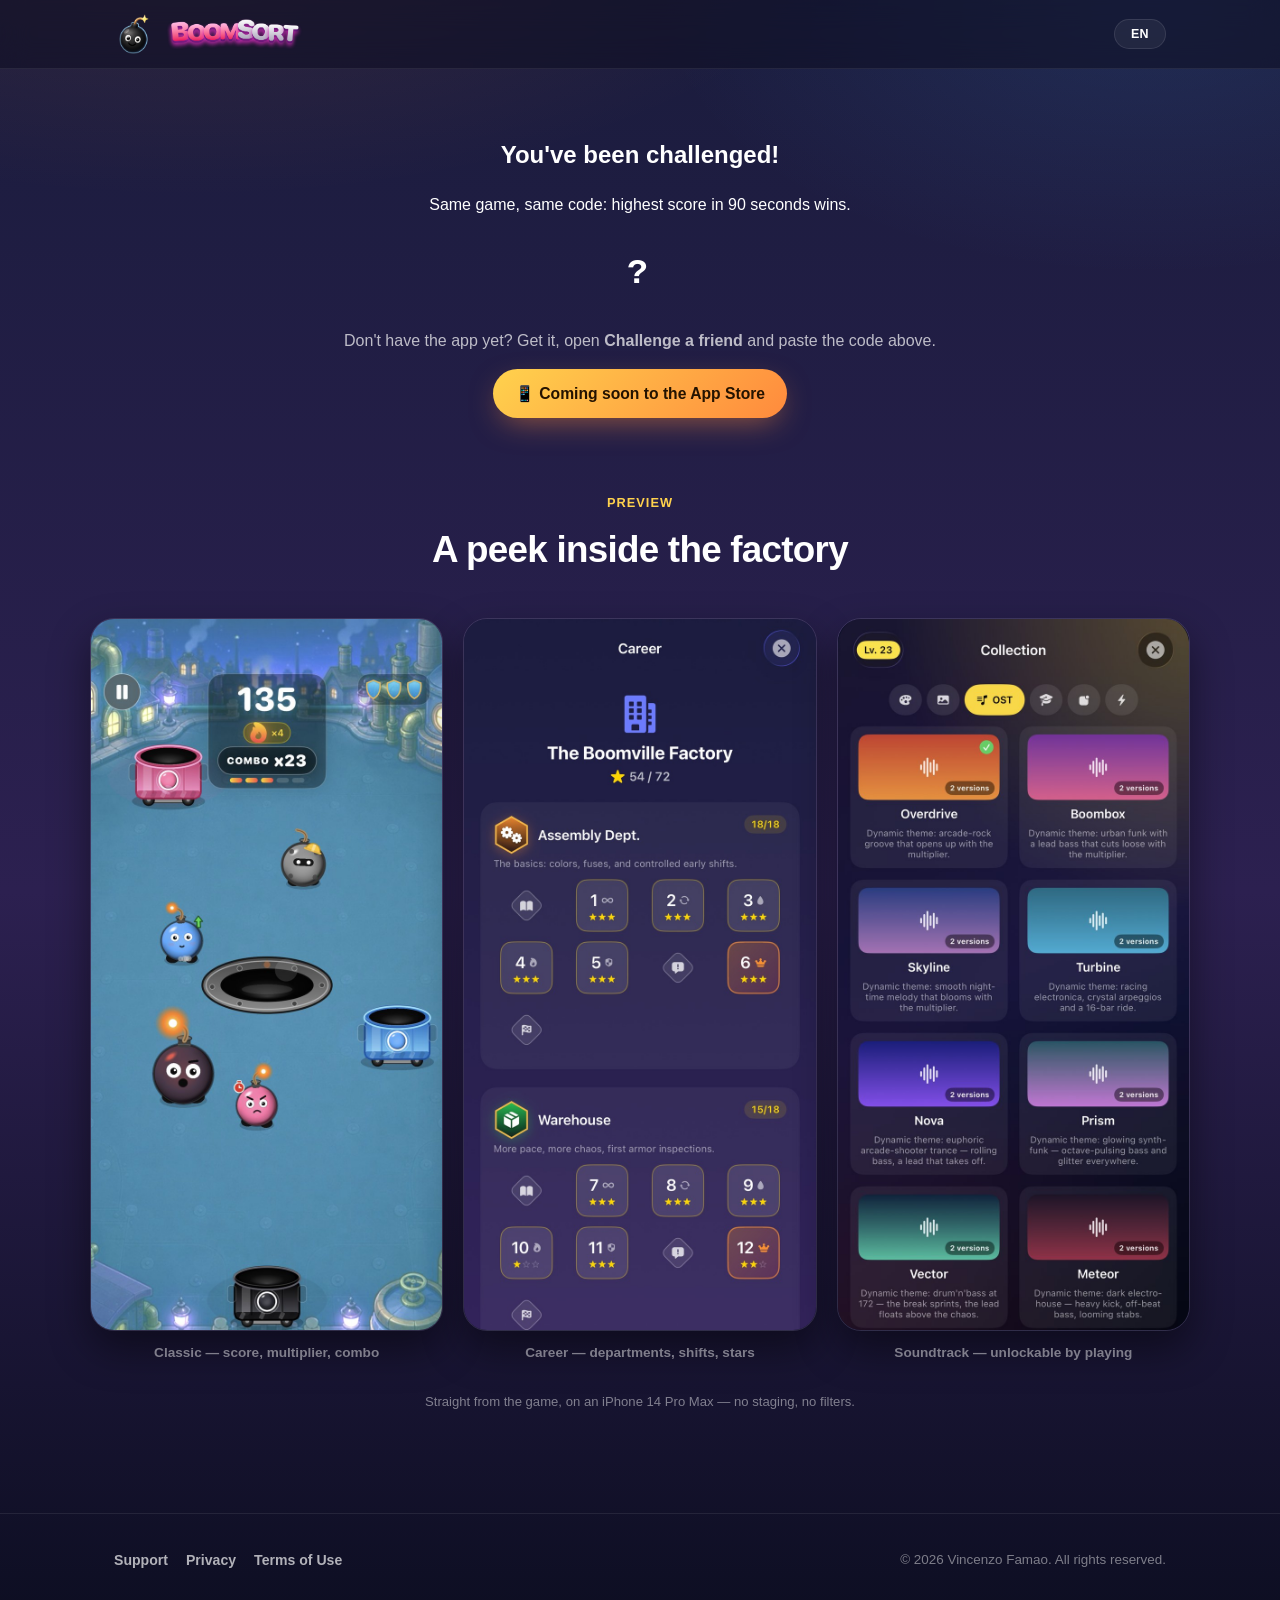
==== commit 5cb3661a: "Sito BoomSort Tolta la voce Addestramento dal conteggio modalità (sito e testi App Store): non viene" ====
--- a/sfida/index.html
+++ b/sfida/index.html
@@ -13,8 +13,7 @@
 <meta property="og:description" content="Same game, same seed. Let's see who scores more.">
 <meta property="og:image" content="https://boomsort.com/assets/social.png">
 <meta name="twitter:card" content="summary_large_image">
-<link rel="stylesheet" href="../styles.css?v=20261020">
-<script src="../lancio.js?v=20261020"></script>
+<link rel="stylesheet" href="../styles.css">
 <script>
   // Applicata qui, in testa, prima che il resto della pagina si disegni:
   // e' l'unico modo per non far balenare un attimo l'inglese di serie
@@ -122,28 +121,21 @@
     <span class="pt">Ainda não tem o app? Baixe, abra <strong>Desafiar amigo</strong> e cole o código acima.</span>
   </p>
 
-  <!-- Prima del 20 ottobre il pulsante resta fermo (la scheda dell'App
-       Store non è ancora pubblica: un link darebbe un 404); dal 20
-       ../lancio.js mostra quello vero — stesso trattamento di ../index.html.
-       Questa è proprio la pagina che deve convincere chi non ha ancora l'app. -->
+  <!-- Il giorno del lancio: href="https://apps.apple.com/app/id6788836304"
+       e le etichette tornano quelle di "Download on the App Store" nelle
+       varie lingue — stesso trattamento del pulsante in ../index.html,
+       stesso motivo: finche' la scheda non esiste il link darebbe un 404,
+       e questa e' proprio la pagina che deve convincere chi non ha ancora
+       l'app a scaricarla. -->
   <p style="margin-top:8px">
-    <a class="btn btn-primary prima-del-lancio" href="#" onclick="return false;">
-      <span class="it">📱 Su App Store dal 20 ottobre</span>
-      <span class="en">📱 On the App Store October 20</span>
-      <span class="fr">📱 Sur l'App Store le 20 octobre</span>
-      <span class="es">📱 En App Store el 20 de octubre</span>
-      <span class="de">📱 Ab 20. Oktober im App Store</span>
-      <span class="ja">📱 10月20日 App Storeで配信</span>
-      <span class="pt">📱 Na App Store em 22 de outubro</span>
-    </a>
-    <a class="btn btn-primary dopo-il-lancio" href="https://apps.apple.com/app/id6788836304">
-      <span class="it">📱 Scarica su App Store</span>
-      <span class="en">📱 Download on the App Store</span>
-      <span class="fr">📱 Télécharger dans l'App Store</span>
-      <span class="es">📱 Descargar en App Store</span>
-      <span class="de">📱 Laden im App Store</span>
-      <span class="ja">📱 App Storeからダウンロード</span>
-      <span class="pt">📱 Baixar na App Store</span>
+    <a class="btn btn-primary" href="#" onclick="return false;">
+      <span class="it">📱 Presto su App Store</span>
+      <span class="en">📱 Coming soon to the App Store</span>
+      <span class="fr">📱 Bientôt sur l'App Store</span>
+      <span class="es">📱 Próximamente en App Store</span>
+      <span class="de">📱 Bald im App Store</span>
+      <span class="ja">📱 App Storeで近日公開</span>
+      <span class="pt">📱 Em breve na App Store</span>
     </a>
   </p>
 </section>
@@ -220,15 +212,6 @@
 
 <footer>
   <div class="wrap">
-    <!-- Social: gli indirizzi sono quelli previsti; togli YouTube finché il canale non esiste. -->
-    <nav class="social-links" aria-label="Social">
-      <span class="social-label"><span class="en">Follow BoomSort</span><span class="it">Segui BoomSort</span></span>
-      <a class="social-pill s-bluesky" href="https://bsky.app/profile/boomsort.bsky.social" rel="me noopener" target="_blank"><i></i>Bluesky</a>
-      <a class="social-pill s-x" href="https://x.com/boomsortgame" rel="me noopener" target="_blank"><i></i>X</a>
-      <a class="social-pill s-instagram" href="https://www.instagram.com/boomsortgame/" rel="me noopener" target="_blank"><i></i>Instagram</a>
-      <a class="social-pill s-tiktok" href="https://www.tiktok.com/@boomsortgame" rel="me noopener" target="_blank"><i></i>TikTok</a>
-      <a class="social-pill s-youtube" href="https://www.youtube.com/@boomsortgame" rel="me noopener" target="_blank"><i></i>YouTube</a>
-    </nav>
     <div class="footer-inner">
       <div class="footer-links">
         <a href="../support.html">
--- a/styles.css
+++ b/styles.css
@@ -243,12 +243,6 @@
 [data-lang="de"] :is(.it, .en, .fr, .es, .ja, .pt) { display: none !important; }
 [data-lang="ja"] :is(.it, .en, .fr, .es, .de, .pt) { display: none !important; }
 [data-lang="pt"] :is(.it, .en, .fr, .es, .de, .ja) { display: none !important; }
-
-/* Il giorno dell'uscita (vedi lancio.js): prima si vede «dal 20 ottobre»,
-   dopo «scarica su App Store». Le due regole non toccano le lingue: un
-   elemento resta nascosto se lo nasconde l'una o l'altra. */
-/* Dal 20/10/2026 l'app è uscita: si vede sempre «Scarica», mai «dal 20 ottobre». Vale anche senza JavaScript. */
-.prima-del-lancio { display: none !important; }
 
 /* ---------- Buttons / pills ---------- */
 
@@ -745,40 +739,3 @@
 }
 .asset:hover { border-color: rgba(255,202,74,0.55); transform: translateY(-2px); }
 .asset img { width: 128px; height: 84px; object-fit: contain; display: block; }
-
-/* ---------- Social (piè di pagina) ---------- */
-
-.social-links {
-  display: flex;
-  flex-wrap: wrap;
-  align-items: center;
-  gap: 10px;
-  margin-bottom: 26px;
-}
-.social-label {
-  color: var(--muted2);
-  font-size: 0.84rem;
-  font-weight: 700;
-  margin-right: 6px;
-}
-.social-pill {
-  display: inline-flex;
-  align-items: center;
-  gap: 8px;
-  padding: 8px 15px;
-  border-radius: 999px;
-  background: var(--card);
-  border: 1px solid var(--card-border);
-  color: var(--muted);
-  font-size: 0.88rem;
-  font-weight: 700;
-  text-decoration: none;
-  transition: background 0.15s ease, color 0.15s ease, transform 0.15s ease;
-}
-.social-pill:hover { background: var(--card-hover); color: var(--white); transform: translateY(-1px); }
-.social-pill i { width: 9px; height: 9px; border-radius: 50%; background: var(--muted); display: inline-block; }
-.s-bluesky i   { background: #1185fe; }
-.s-x i         { background: #ffffff; }
-.s-instagram i { background: linear-gradient(135deg, #feda75, #d62976 55%, #4f5bd5); }
-.s-tiktok i    { background: linear-gradient(135deg, #25f4ee 40%, #fe2c55 60%); }
-.s-youtube i   { background: #ff2a2a; }
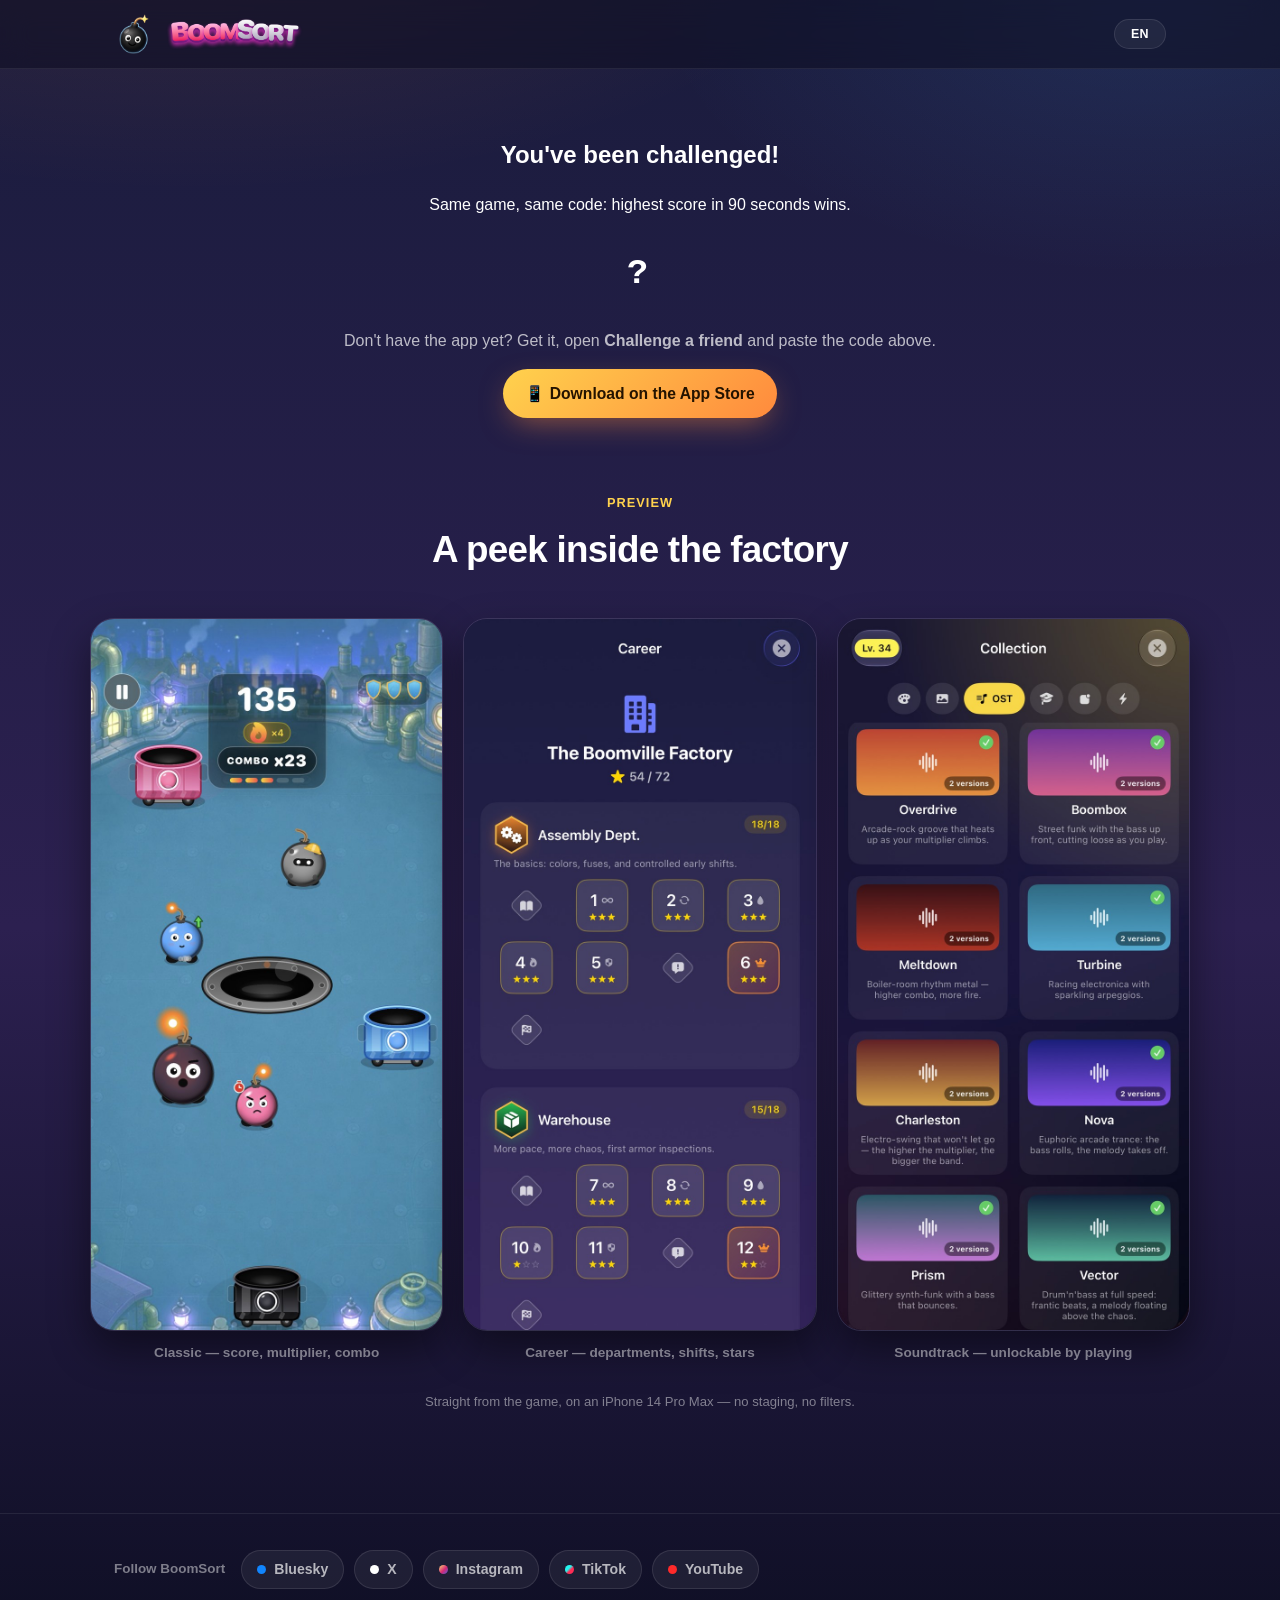
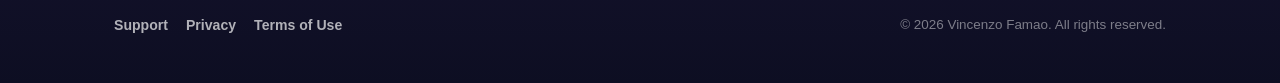
==== commit cb503a40: "Sito BoomSort Tolta la voce Addestramento dal conteggio modalità (sito e testi App Store): non viene" ====
--- a/sfida/index.html
+++ b/sfida/index.html
@@ -13,7 +13,8 @@
 <meta property="og:description" content="Same game, same seed. Let's see who scores more.">
 <meta property="og:image" content="https://boomsort.com/assets/social.png">
 <meta name="twitter:card" content="summary_large_image">
-<link rel="stylesheet" href="../styles.css">
+<link rel="stylesheet" href="../styles.css?v=20261020">
+<script src="../lancio.js?v=20261020"></script>
 <script>
   // Applicata qui, in testa, prima che il resto della pagina si disegni:
   // e' l'unico modo per non far balenare un attimo l'inglese di serie
@@ -121,21 +122,28 @@
     <span class="pt">Ainda não tem o app? Baixe, abra <strong>Desafiar amigo</strong> e cole o código acima.</span>
   </p>
 
-  <!-- Il giorno del lancio: href="https://apps.apple.com/app/id6788836304"
-       e le etichette tornano quelle di "Download on the App Store" nelle
-       varie lingue — stesso trattamento del pulsante in ../index.html,
-       stesso motivo: finche' la scheda non esiste il link darebbe un 404,
-       e questa e' proprio la pagina che deve convincere chi non ha ancora
-       l'app a scaricarla. -->
+  <!-- Prima del 20 ottobre il pulsante resta fermo (la scheda dell'App
+       Store non è ancora pubblica: un link darebbe un 404); dal 20
+       ../lancio.js mostra quello vero — stesso trattamento di ../index.html.
+       Questa è proprio la pagina che deve convincere chi non ha ancora l'app. -->
   <p style="margin-top:8px">
-    <a class="btn btn-primary" href="#" onclick="return false;">
-      <span class="it">📱 Presto su App Store</span>
-      <span class="en">📱 Coming soon to the App Store</span>
-      <span class="fr">📱 Bientôt sur l'App Store</span>
-      <span class="es">📱 Próximamente en App Store</span>
-      <span class="de">📱 Bald im App Store</span>
-      <span class="ja">📱 App Storeで近日公開</span>
-      <span class="pt">📱 Em breve na App Store</span>
+    <a class="btn btn-primary prima-del-lancio" href="#" onclick="return false;">
+      <span class="it">📱 Su App Store dal 20 ottobre</span>
+      <span class="en">📱 On the App Store October 20</span>
+      <span class="fr">📱 Sur l'App Store le 20 octobre</span>
+      <span class="es">📱 En App Store el 20 de octubre</span>
+      <span class="de">📱 Ab 20. Oktober im App Store</span>
+      <span class="ja">📱 10月20日 App Storeで配信</span>
+      <span class="pt">📱 Na App Store em 22 de outubro</span>
+    </a>
+    <a class="btn btn-primary dopo-il-lancio" href="https://apps.apple.com/app/id6788836304">
+      <span class="it">📱 Scarica su App Store</span>
+      <span class="en">📱 Download on the App Store</span>
+      <span class="fr">📱 Télécharger dans l'App Store</span>
+      <span class="es">📱 Descargar en App Store</span>
+      <span class="de">📱 Laden im App Store</span>
+      <span class="ja">📱 App Storeからダウンロード</span>
+      <span class="pt">📱 Baixar na App Store</span>
     </a>
   </p>
 </section>
@@ -212,6 +220,15 @@
 
 <footer>
   <div class="wrap">
+    <!-- Social: gli indirizzi sono quelli previsti; togli YouTube finché il canale non esiste. -->
+    <nav class="social-links" aria-label="Social">
+      <span class="social-label"><span class="en">Follow BoomSort</span><span class="it">Segui BoomSort</span></span>
+      <a class="social-pill s-bluesky" href="https://bsky.app/profile/boomsort.bsky.social" rel="me noopener" target="_blank"><i></i>Bluesky</a>
+      <a class="social-pill s-x" href="https://x.com/boomsortgame" rel="me noopener" target="_blank"><i></i>X</a>
+      <a class="social-pill s-instagram" href="https://www.instagram.com/boomsortgame/" rel="me noopener" target="_blank"><i></i>Instagram</a>
+      <a class="social-pill s-tiktok" href="https://www.tiktok.com/@boomsortgame" rel="me noopener" target="_blank"><i></i>TikTok</a>
+      <a class="social-pill s-youtube" href="https://www.youtube.com/@boomsortgame" rel="me noopener" target="_blank"><i></i>YouTube</a>
+    </nav>
     <div class="footer-inner">
       <div class="footer-links">
         <a href="../support.html">
--- a/styles.css
+++ b/styles.css
@@ -243,6 +243,12 @@
 [data-lang="de"] :is(.it, .en, .fr, .es, .ja, .pt) { display: none !important; }
 [data-lang="ja"] :is(.it, .en, .fr, .es, .de, .pt) { display: none !important; }
 [data-lang="pt"] :is(.it, .en, .fr, .es, .de, .ja) { display: none !important; }
+
+/* Il giorno dell'uscita (vedi lancio.js): prima si vede «dal 20 ottobre»,
+   dopo «scarica su App Store». Le due regole non toccano le lingue: un
+   elemento resta nascosto se lo nasconde l'una o l'altra. */
+/* Dal 20/10/2026 l'app è uscita: si vede sempre «Scarica», mai «dal 20 ottobre». Vale anche senza JavaScript. */
+.prima-del-lancio { display: none !important; }
 
 /* ---------- Buttons / pills ---------- */
 
@@ -739,3 +745,40 @@
 }
 .asset:hover { border-color: rgba(255,202,74,0.55); transform: translateY(-2px); }
 .asset img { width: 128px; height: 84px; object-fit: contain; display: block; }
+
+/* ---------- Social (piè di pagina) ---------- */
+
+.social-links {
+  display: flex;
+  flex-wrap: wrap;
+  align-items: center;
+  gap: 10px;
+  margin-bottom: 26px;
+}
+.social-label {
+  color: var(--muted2);
+  font-size: 0.84rem;
+  font-weight: 700;
+  margin-right: 6px;
+}
+.social-pill {
+  display: inline-flex;
+  align-items: center;
+  gap: 8px;
+  padding: 8px 15px;
+  border-radius: 999px;
+  background: var(--card);
+  border: 1px solid var(--card-border);
+  color: var(--muted);
+  font-size: 0.88rem;
+  font-weight: 700;
+  text-decoration: none;
+  transition: background 0.15s ease, color 0.15s ease, transform 0.15s ease;
+}
+.social-pill:hover { background: var(--card-hover); color: var(--white); transform: translateY(-1px); }
+.social-pill i { width: 9px; height: 9px; border-radius: 50%; background: var(--muted); display: inline-block; }
+.s-bluesky i   { background: #1185fe; }
+.s-x i         { background: #ffffff; }
+.s-instagram i { background: linear-gradient(135deg, #feda75, #d62976 55%, #4f5bd5); }
+.s-tiktok i    { background: linear-gradient(135deg, #25f4ee 40%, #fe2c55 60%); }
+.s-youtube i   { background: #ff2a2a; }
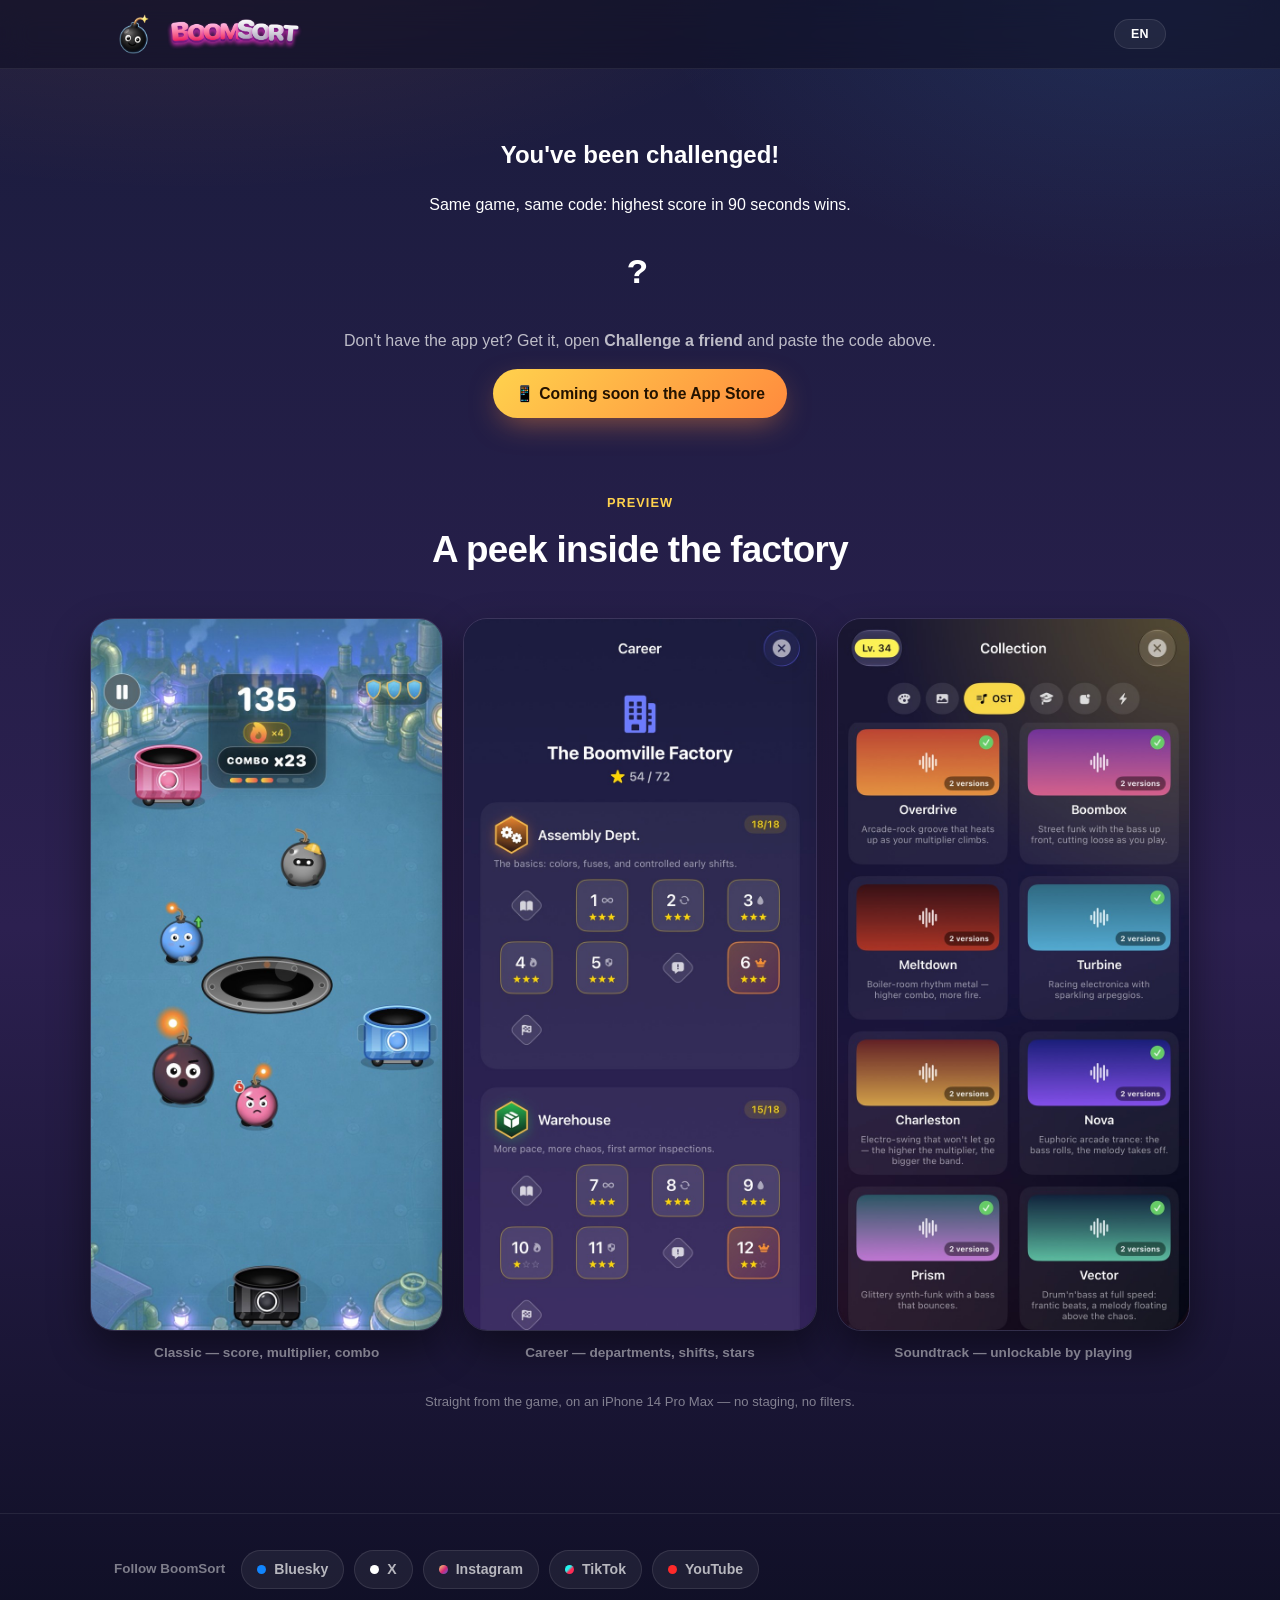
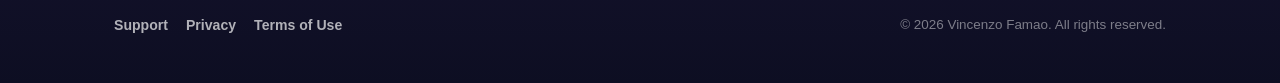
==== commit e0a4872f: "Sito BoomSort Tolta la voce Addestramento dal conteggio modalità (sito e testi App Store): non viene" ====
--- a/sfida/index.html
+++ b/sfida/index.html
@@ -13,8 +13,7 @@
 <meta property="og:description" content="Same game, same seed. Let's see who scores more.">
 <meta property="og:image" content="https://boomsort.com/assets/social.png">
 <meta name="twitter:card" content="summary_large_image">
-<link rel="stylesheet" href="../styles.css?v=20261020">
-<script src="../lancio.js?v=20261020"></script>
+<link rel="stylesheet" href="../styles.css">
 <script>
   // Applicata qui, in testa, prima che il resto della pagina si disegni:
   // e' l'unico modo per non far balenare un attimo l'inglese di serie
@@ -122,28 +121,21 @@
     <span class="pt">Ainda não tem o app? Baixe, abra <strong>Desafiar amigo</strong> e cole o código acima.</span>
   </p>
 
-  <!-- Prima del 20 ottobre il pulsante resta fermo (la scheda dell'App
-       Store non è ancora pubblica: un link darebbe un 404); dal 20
-       ../lancio.js mostra quello vero — stesso trattamento di ../index.html.
-       Questa è proprio la pagina che deve convincere chi non ha ancora l'app. -->
+  <!-- Il giorno del lancio: href="https://apps.apple.com/app/id6788836304"
+       e le etichette tornano quelle di "Download on the App Store" nelle
+       varie lingue — stesso trattamento del pulsante in ../index.html,
+       stesso motivo: finche' la scheda non esiste il link darebbe un 404,
+       e questa e' proprio la pagina che deve convincere chi non ha ancora
+       l'app a scaricarla. -->
   <p style="margin-top:8px">
-    <a class="btn btn-primary prima-del-lancio" href="#" onclick="return false;">
-      <span class="it">📱 Su App Store dal 20 ottobre</span>
-      <span class="en">📱 On the App Store October 20</span>
-      <span class="fr">📱 Sur l'App Store le 20 octobre</span>
-      <span class="es">📱 En App Store el 20 de octubre</span>
-      <span class="de">📱 Ab 20. Oktober im App Store</span>
-      <span class="ja">📱 10月20日 App Storeで配信</span>
-      <span class="pt">📱 Na App Store em 22 de outubro</span>
-    </a>
-    <a class="btn btn-primary dopo-il-lancio" href="https://apps.apple.com/app/id6788836304">
-      <span class="it">📱 Scarica su App Store</span>
-      <span class="en">📱 Download on the App Store</span>
-      <span class="fr">📱 Télécharger dans l'App Store</span>
-      <span class="es">📱 Descargar en App Store</span>
-      <span class="de">📱 Laden im App Store</span>
-      <span class="ja">📱 App Storeからダウンロード</span>
-      <span class="pt">📱 Baixar na App Store</span>
+    <a class="btn btn-primary" href="#" onclick="return false;">
+      <span class="it">📱 Presto su App Store</span>
+      <span class="en">📱 Coming soon to the App Store</span>
+      <span class="fr">📱 Bientôt sur l'App Store</span>
+      <span class="es">📱 Próximamente en App Store</span>
+      <span class="de">📱 Bald im App Store</span>
+      <span class="ja">📱 App Storeで近日公開</span>
+      <span class="pt">📱 Em breve na App Store</span>
     </a>
   </p>
 </section>
--- a/styles.css
+++ b/styles.css
@@ -243,12 +243,6 @@
 [data-lang="de"] :is(.it, .en, .fr, .es, .ja, .pt) { display: none !important; }
 [data-lang="ja"] :is(.it, .en, .fr, .es, .de, .pt) { display: none !important; }
 [data-lang="pt"] :is(.it, .en, .fr, .es, .de, .ja) { display: none !important; }
-
-/* Il giorno dell'uscita (vedi lancio.js): prima si vede «dal 20 ottobre»,
-   dopo «scarica su App Store». Le due regole non toccano le lingue: un
-   elemento resta nascosto se lo nasconde l'una o l'altra. */
-/* Dal 20/10/2026 l'app è uscita: si vede sempre «Scarica», mai «dal 20 ottobre». Vale anche senza JavaScript. */
-.prima-del-lancio { display: none !important; }
 
 /* ---------- Buttons / pills ---------- */
 
